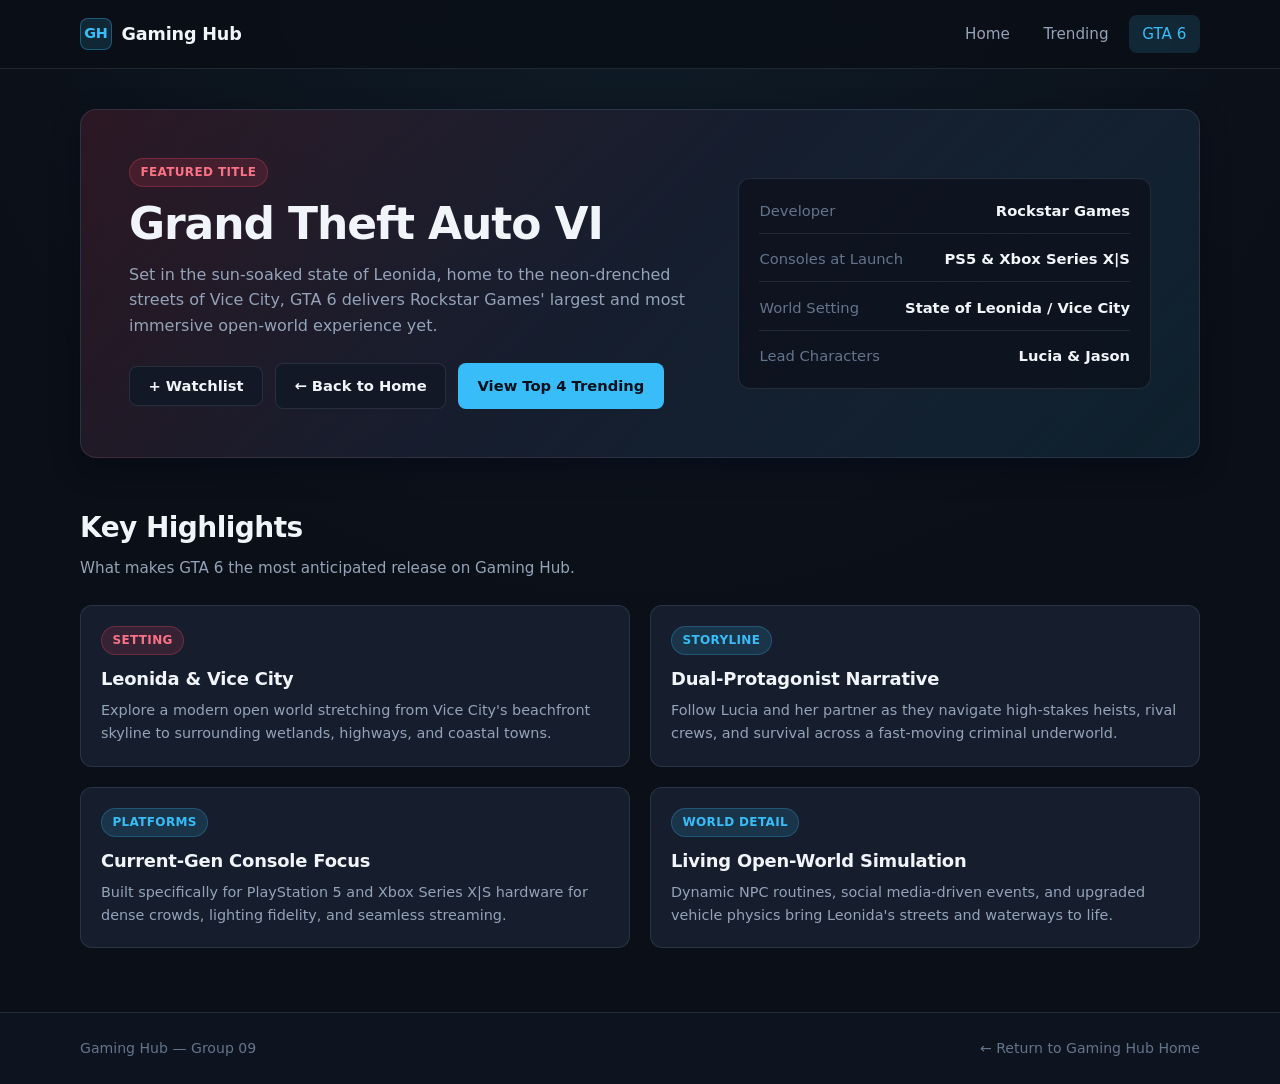
==== gta6.html @ ab3f3292 "Add initial Gaming Hub pages and shared theme" ====
<!DOCTYPE html>
<html lang="en">
  <head>
    <meta charset="UTF-8" />
    <meta name="viewport" content="width=device-width, initial-scale=1.0" />
    <title>Gaming Hub — Grand Theft Auto VI</title>
    <link rel="stylesheet" href="style.css" />
    <script src="script.js" defer></script>
  </head>
  <body>
    <header class="site-header">
      <div class="container nav-bar">
        <a class="brand" href="index.html">
          <span class="brand-mark" aria-hidden="true">GH</span>
          <span>Gaming Hub</span>
        </a>
        <nav aria-label="Main navigation">
          <ul class="nav-links">
            <li><a href="index.html">Home</a></li>
            <li><a href="trending.html">Trending</a></li>
            <li><a href="gta6.html" aria-current="page">GTA 6</a></li>
          </ul>
        </nav>
      </div>
    </header>

    <main class="container">
      <!-- GTA 6 Hero Overview -->
      <section class="spotlight" aria-labelledby="gta6-title">
        <div class="spotlight-grid">
          <div>
            <span class="badge badge-gta">Featured Title</span>
            <h1 id="gta6-title">Grand Theft Auto VI</h1>
            <p>
              Set in the sun-soaked state of Leonida, home to the neon-drenched
              streets of Vice City, GTA 6 delivers Rockstar Games' largest and
              most immersive open-world experience yet.
            </p>
            <div class="actions-row">
              <button
                class="btn btn-secondary btn-watchlist"
                type="button"
                data-watchlist-id="gta-6"
                aria-pressed="false"
              >
                + Watchlist
              </button>
              <a class="btn btn-secondary" href="index.html">&larr; Back to Home</a>
              <a class="btn btn-primary" href="trending.html">View Top 4 Trending</a>
            </div>
          </div>

          <aside class="meta-panel" aria-label="Release and Platform Details">
            <div class="meta-row">
              <span class="meta-label">Developer</span>
              <span class="meta-value">Rockstar Games</span>
            </div>
            <div class="meta-row">
              <span class="meta-label">Consoles at Launch</span>
              <span class="meta-value">PS5 &amp; Xbox Series X|S</span>
            </div>
            <div class="meta-row">
              <span class="meta-label">World Setting</span>
              <span class="meta-value">State of Leonida / Vice City</span>
            </div>
            <div class="meta-row">
              <span class="meta-label">Lead Characters</span>
              <span class="meta-value">Lucia &amp; Jason</span>
            </div>
          </aside>
        </div>
      </section>

      <!-- Key Highlights -->
      <section class="section" aria-labelledby="highlights-heading">
        <div class="section-header">
          <div>
            <h2 class="section-title" id="highlights-heading">Key Highlights</h2>
            <p class="section-subtitle">
              What makes GTA 6 the most anticipated release on Gaming Hub.
            </p>
          </div>
        </div>

        <div class="card-grid-2">
          <article class="card">
            <div>
              <span class="badge badge-gta">Setting</span>
              <h3 class="card-title">Leonida &amp; Vice City</h3>
              <p class="card-desc">
                Explore a modern open world stretching from Vice City's beachfront
                skyline to surrounding wetlands, highways, and coastal towns.
              </p>
            </div>
          </article>

          <article class="card">
            <div>
              <span class="badge">Storyline</span>
              <h3 class="card-title">Dual-Protagonist Narrative</h3>
              <p class="card-desc">
                Follow Lucia and her partner as they navigate high-stakes heists,
                rival crews, and survival across a fast-moving criminal underworld.
              </p>
            </div>
          </article>

          <article class="card">
            <div>
              <span class="badge">Platforms</span>
              <h3 class="card-title">Current-Gen Console Focus</h3>
              <p class="card-desc">
                Built specifically for PlayStation 5 and Xbox Series X|S hardware
                for dense crowds, lighting fidelity, and seamless streaming.
              </p>
            </div>
          </article>

          <article class="card">
            <div>
              <span class="badge">World Detail</span>
              <h3 class="card-title">Living Open-World Simulation</h3>
              <p class="card-desc">
                Dynamic NPC routines, social media-driven events, and upgraded
                vehicle physics bring Leonida's streets and waterways to life.
              </p>
            </div>
          </article>
        </div>
      </section>
    </main>

    <footer class="site-footer">
      <div class="container footer-inner">
        <span>Gaming Hub &mdash; Group 09</span>
        <a href="index.html">&larr; Return to Gaming Hub Home</a>
      </div>
    </footer>
  </body>
</html>
---- style.css ----
/* ==========================================================================
   Gaming Hub - Shared Dark Theme Stylesheet
   Clean, modular CSS variables and components for group members to extend.
   ========================================================================== */

:root {
  /* Color Palette */
  --bg-page: #0b0f17;
  --bg-surface: #121826;
  --bg-card: #161e2e;
  --bg-card-hover: #1b2538;

  --text-primary: #f1f5f9;
  --text-secondary: #94a3b8;
  --text-muted: #64748b;

  --accent: #38bdf8;
  --accent-hover: #7dd3fc;
  --accent-soft: rgba(56, 189, 248, 0.14);
  --accent-gta: #f43f5e;
  --accent-gta-soft: rgba(244, 63, 94, 0.14);
  --success: #34d399;
  --success-soft: rgba(52, 211, 153, 0.14);

  --border-subtle: rgba(148, 163, 184, 0.16);
  --border-strong: rgba(148, 163, 184, 0.3);

  /* Layout & Radius */
  --container-max: 1120px;
  --radius-sm: 8px;
  --radius-md: 12px;
  --radius-lg: 16px;
  --shadow-card: 0 10px 28px rgba(2, 6, 23, 0.45);
}

/* Base Reset */
*,
*::before,
*::after {
  box-sizing: border-box;
}

html {
  color-scheme: dark;
  scroll-behavior: smooth;
}

body {
  margin: 0;
  min-height: 100vh;
  display: flex;
  flex-direction: column;
  background-color: var(--bg-page);
  background-image: radial-gradient(
    circle at 50% -10%,
    rgba(56, 189, 248, 0.08),
    transparent 55%
  );
  color: var(--text-primary);
  font-family: system-ui, -apple-system, BlinkMacSystemFont, "Segoe UI", Roboto,
    sans-serif;
  line-height: 1.6;
}

img {
  max-width: 100%;
  display: block;
}

a {
  color: inherit;
  text-decoration: none;
}

:focus-visible {
  outline: 2px solid var(--accent);
  outline-offset: 3px;
}

/* Layout Containers */
.container {
  width: min(100% - 2rem, var(--container-max));
  margin-inline: auto;
}

main {
  flex: 1;
  padding-block: 2.5rem 4rem;
}

.section {
  margin-top: 3rem;
}

.section-header {
  display: flex;
  flex-wrap: wrap;
  align-items: flex-end;
  justify-content: space-between;
  gap: 1rem;
  margin-bottom: 1.5rem;
}

.section-title {
  margin: 0;
  font-size: clamp(1.35rem, 2.2vw, 1.75rem);
  font-weight: 700;
  letter-spacing: -0.02em;
}

.section-subtitle {
  margin: 0.35rem 0 0;
  color: var(--text-secondary);
  font-size: 0.95rem;
}

/* Header & Navigation */
.site-header {
  position: sticky;
  top: 0;
  z-index: 20;
  background: rgba(11, 15, 23, 0.88);
  backdrop-filter: blur(10px);
  border-bottom: 1px solid var(--border-subtle);
}

.nav-bar {
  display: flex;
  align-items: center;
  justify-content: space-between;
  gap: 1.25rem;
  min-height: 4.25rem;
}

.brand {
  display: inline-flex;
  align-items: center;
  gap: 0.6rem;
  font-weight: 700;
  font-size: 1.1rem;
  letter-spacing: -0.01em;
}

.brand-mark {
  display: grid;
  place-items: center;
  width: 2rem;
  height: 2rem;
  border-radius: var(--radius-sm);
  background: var(--accent-soft);
  border: 1px solid rgba(56, 189, 248, 0.35);
  color: var(--accent);
  font-size: 0.9rem;
  font-weight: 800;
}

.nav-links {
  display: flex;
  align-items: center;
  gap: 0.4rem;
  list-style: none;
  margin: 0;
  padding: 0;
}

.nav-links a {
  display: inline-block;
  padding: 0.45rem 0.85rem;
  border-radius: var(--radius-sm);
  color: var(--text-secondary);
  font-size: 0.95rem;
  font-weight: 500;
  transition: color 0.18s ease, background-color 0.18s ease;
}

.nav-links a:hover {
  color: var(--text-primary);
  background-color: rgba(148, 163, 184, 0.08);
}

.nav-links a[aria-current="page"] {
  color: var(--accent);
  background-color: var(--accent-soft);
}

/* Badges & Tags */
.badge {
  display: inline-flex;
  align-items: center;
  gap: 0.35rem;
  padding: 0.25rem 0.65rem;
  border-radius: 999px;
  font-size: 0.75rem;
  font-weight: 600;
  letter-spacing: 0.03em;
  text-transform: uppercase;
  background: var(--accent-soft);
  color: var(--accent);
  border: 1px solid rgba(56, 189, 248, 0.25);
}

.badge-gta {
  background: var(--accent-gta-soft);
  color: #fb7185;
  border-color: rgba(244, 63, 94, 0.3);
}

.badge-rank {
  background: rgba(148, 163, 184, 0.12);
  color: var(--text-primary);
  border-color: var(--border-subtle);
}

/* Buttons */
.btn {
  display: inline-flex;
  align-items: center;
  justify-content: center;
  gap: 0.5rem;
  padding: 0.65rem 1.15rem;
  border-radius: var(--radius-sm);
  border: 1px solid transparent;
  font-family: inherit;
  font-size: 0.92rem;
  font-weight: 600;
  cursor: pointer;
  transition: background-color 0.18s ease, border-color 0.18s ease,
    transform 0.15s ease, color 0.18s ease;
}

.btn:active {
  transform: translateY(1px);
}

.btn-primary {
  background-color: var(--accent);
  color: #08101c;
}

.btn-primary:hover {
  background-color: var(--accent-hover);
}

.btn-gta {
  background-color: var(--accent-gta);
  color: #fff;
}

.btn-gta:hover {
  background-color: #fb7185;
}

.btn-secondary {
  background-color: var(--bg-surface);
  color: var(--text-primary);
  border-color: var(--border-subtle);
}

.btn-secondary:hover {
  background-color: var(--bg-card-hover);
  border-color: var(--border-strong);
}

.btn-watchlist[aria-pressed="true"] {
  background-color: var(--success-soft);
  color: var(--success);
  border-color: rgba(52, 211, 153, 0.35);
}

/* Spotlight / Hero Card */
.spotlight {
  position: relative;
  overflow: hidden;
  padding: clamp(1.75rem, 4vw, 3rem);
  border-radius: var(--radius-lg);
  background: linear-gradient(
    135deg,
    rgba(244, 63, 94, 0.14) 0%,
    var(--bg-card) 48%,
    rgba(56, 189, 248, 0.1) 100%
  );
  border: 1px solid var(--border-subtle);
  box-shadow: var(--shadow-card);
}

.spotlight-grid {
  display: grid;
  grid-template-columns: 1.4fr 1fr;
  gap: 2rem;
  align-items: center;
}

.spotlight h1 {
  margin: 0.75rem 0 0.75rem;
  font-size: clamp(1.9rem, 3.6vw, 2.75rem);
  line-height: 1.15;
  letter-spacing: -0.025em;
}

.spotlight p {
  margin: 0 0 1.5rem;
  color: var(--text-secondary);
  max-width: 58ch;
}

.actions-row {
  display: flex;
  flex-wrap: wrap;
  gap: 0.75rem;
  align-items: center;
}

/* Info Box inside Spotlight / Detail Pages */
.meta-panel {
  display: grid;
  gap: 0.85rem;
  padding: 1.25rem;
  border-radius: var(--radius-md);
  background: rgba(11, 15, 23, 0.65);
  border: 1px solid var(--border-subtle);
}

.meta-row {
  display: flex;
  justify-content: space-between;
  gap: 1rem;
  padding-bottom: 0.65rem;
  border-bottom: 1px solid var(--border-subtle);
  font-size: 0.92rem;
}

.meta-row:last-child {
  padding-bottom: 0;
  border-bottom: none;
}

.meta-label {
  color: var(--text-muted);
}

.meta-value {
  font-weight: 600;
  text-align: right;
}

/* Card Grids */
.card-grid {
  display: grid;
  grid-template-columns: repeat(4, minmax(0, 1fr));
  gap: 1.25rem;
}

.card-grid-2 {
  display: grid;
  grid-template-columns: repeat(2, minmax(0, 1fr));
  gap: 1.25rem;
}

.card {
  display: flex;
  flex-direction: column;
  justify-content: space-between;
  gap: 1rem;
  padding: 1.25rem;
  border-radius: var(--radius-md);
  background-color: var(--bg-card);
  border: 1px solid var(--border-subtle);
  transition: transform 0.18s ease, border-color 0.18s ease,
    background-color 0.18s ease;
}

.card:hover {
  transform: translateY(-2px);
  background-color: var(--bg-card-hover);
  border-color: var(--border-strong);
}

.card-top {
  display: flex;
  align-items: center;
  justify-content: space-between;
  gap: 0.5rem;
}

.card-title {
  margin: 0.65rem 0 0.35rem;
  font-size: 1.12rem;
  font-weight: 700;
  letter-spacing: -0.01em;
}

.card-desc {
  margin: 0;
  color: var(--text-secondary);
  font-size: 0.9rem;
}

/* Stats List inside Cards */
.stat-list {
  display: grid;
  gap: 0.5rem;
  margin: 0;
  padding: 0.85rem 0 0;
  border-top: 1px solid var(--border-subtle);
  font-size: 0.86rem;
}

.stat-item {
  display: flex;
  justify-content: space-between;
  gap: 0.75rem;
}

.stat-item dt {
  color: var(--text-muted);
}

.stat-item dd {
  margin: 0;
  font-weight: 600;
  color: var(--text-primary);
  text-align: right;
}

/* Filter Toolbar (Trending Page) */
.toolbar {
  display: flex;
  flex-wrap: wrap;
  align-items: center;
  justify-content: space-between;
  gap: 1rem;
  padding: 1rem 1.25rem;
  margin-bottom: 1.5rem;
  border-radius: var(--radius-md);
  background-color: var(--bg-surface);
  border: 1px solid var(--border-subtle);
}

.filter-group {
  display: flex;
  flex-wrap: wrap;
  gap: 0.5rem;
}

.filter-btn {
  padding: 0.45rem 0.85rem;
  border-radius: 999px;
  border: 1px solid var(--border-subtle);
  background: transparent;
  color: var(--text-secondary);
  font-family: inherit;
  font-size: 0.85rem;
  font-weight: 600;
  cursor: pointer;
  transition: all 0.16s ease;
}

.filter-btn:hover {
  color: var(--text-primary);
  border-color: var(--border-strong);
}

.filter-btn[aria-pressed="true"] {
  background-color: var(--accent-soft);
  color: var(--accent);
  border-color: rgba(56, 189, 248, 0.35);
}

.watchlist-counter {
  font-size: 0.9rem;
  color: var(--text-secondary);
}

.watchlist-counter strong {
  color: var(--success);
}

.is-hidden {
  display: none !important;
}

/* Footer */
.site-footer {
  border-top: 1px solid var(--border-subtle);
  background-color: rgba(18, 24, 38, 0.6);
  padding-block: 1.5rem;
  color: var(--text-muted);
  font-size: 0.88rem;
}

.footer-inner {
  display: flex;
  flex-wrap: wrap;
  align-items: center;
  justify-content: space-between;
  gap: 0.75rem;
}

/* Responsive Breakpoints */
@media (max-width: 980px) {
  .card-grid {
    grid-template-columns: repeat(2, minmax(0, 1fr));
  }

  .spotlight-grid {
    grid-template-columns: 1fr;
  }
}

@media (max-width: 640px) {
  .card-grid,
  .card-grid-2 {
    grid-template-columns: 1fr;
  }

  .nav-bar {
    flex-wrap: wrap;
    padding-block: 0.75rem;
  }
}
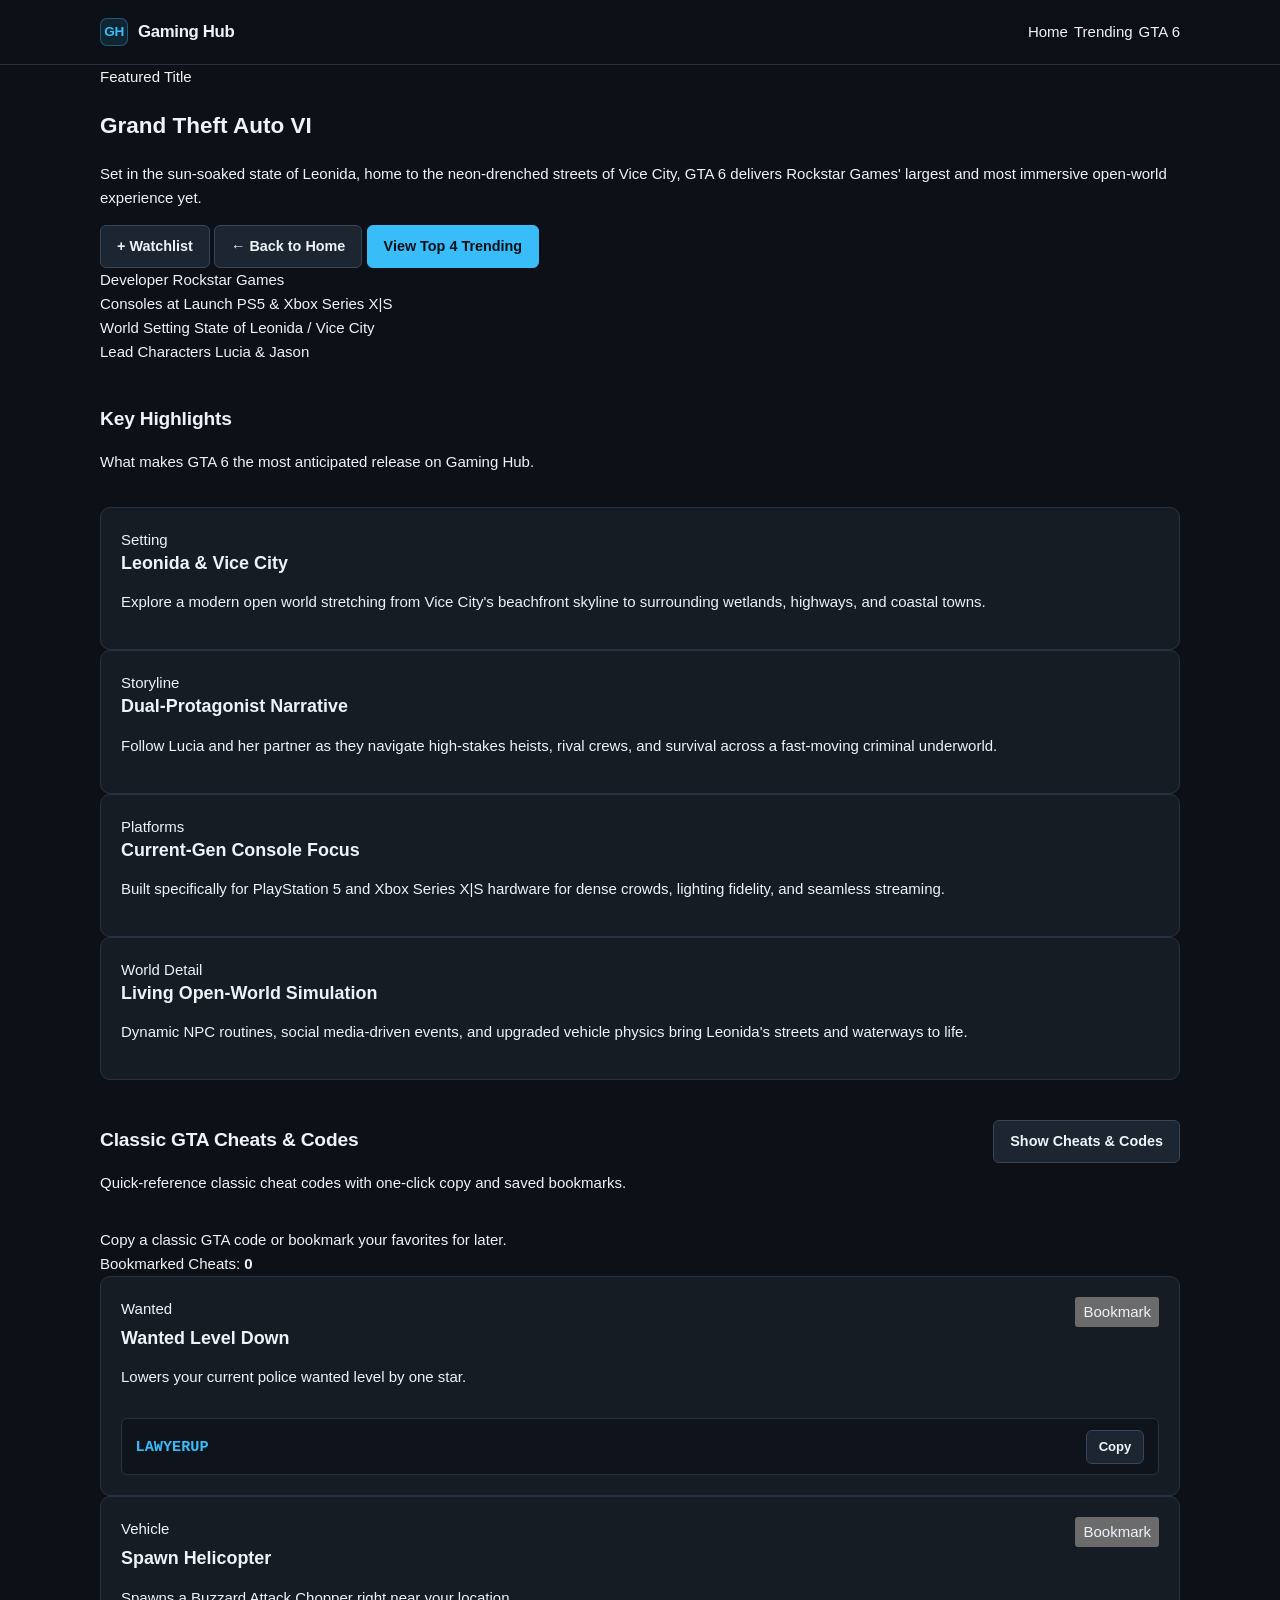
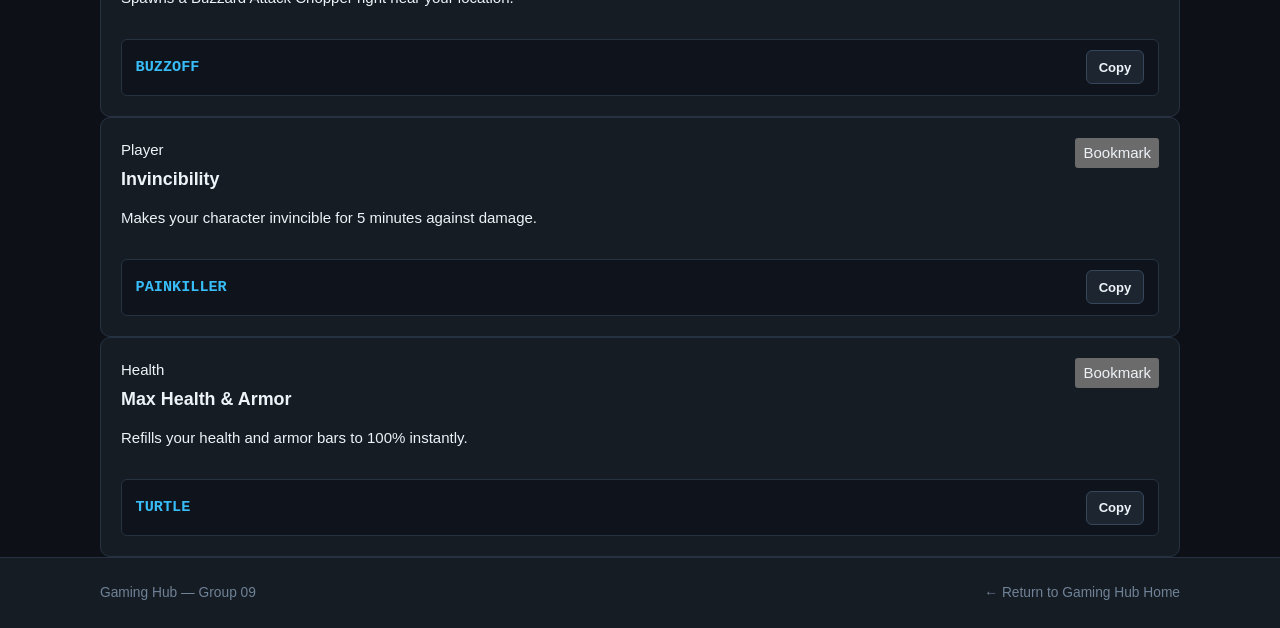
==== commit f10fa240: "Add interactive GTA 6 cheats toggle and bookmark persistence" ====
--- a/gta6.html
+++ b/gta6.html
@@ -128,6 +128,220 @@
           </article>
         </div>
       </section>
+
+      <!-- Classic GTA Cheats & Codes -->
+      <section class="section" aria-labelledby="cheats-heading">
+        <div class="section-header">
+          <div>
+            <h2 class="section-title" id="cheats-heading">Classic GTA Cheats &amp; Codes</h2>
+            <p class="section-subtitle">
+              Quick-reference classic cheat codes with one-click copy and saved bookmarks.
+            </p>
+          </div>
+          <button
+            id="toggle-cheats-btn"
+            class="btn btn-gta"
+            type="button"
+            aria-expanded="false"
+            aria-controls="cheats-panel"
+          >
+            Show Cheats &amp; Codes
+          </button>
+        </div>
+
+        <div id="cheats-panel" class="is-hidden">
+          <div class="toolbar" role="region" aria-label="Cheat bookmarks summary">
+            <span class="card-desc">
+              Copy a classic GTA code or bookmark your favorites for later.
+            </span>
+            <div class="watchlist-counter">
+              Bookmarked Cheats: <strong id="cheats-bookmark-count">0</strong>
+            </div>
+          </div>
+
+          <div class="card-grid-2">
+            <article class="card">
+              <div>
+                <div class="card-top">
+                  <span class="badge badge-gta">Wanted</span>
+                  <button
+                    class="filter-btn"
+                    type="button"
+                    data-cheat-bookmark="wanted-level-down"
+                    aria-pressed="false"
+                  >
+                    Bookmark
+                  </button>
+                </div>
+                <h3 class="card-title">Wanted Level Down</h3>
+                <p class="card-desc">
+                  Lowers your current police wanted level by one star.
+                </p>
+              </div>
+              <div
+                style="
+                  display: flex;
+                  align-items: center;
+                  justify-content: space-between;
+                  gap: 0.75rem;
+                  padding: 0.65rem 0.85rem;
+                  border-radius: var(--radius-sm);
+                  background: rgba(11, 15, 23, 0.65);
+                  border: 1px solid var(--border-subtle);
+                "
+              >
+                <code style="font-size: 0.95rem; font-weight: 700; color: var(--accent);">
+                  LAWYERUP
+                </code>
+                <button
+                  class="btn btn-secondary"
+                  type="button"
+                  data-copy-code="LAWYERUP"
+                  aria-label="Copy Wanted Level Down code"
+                  style="padding: 0.35rem 0.75rem; font-size: 0.82rem;"
+                >
+                  Copy
+                </button>
+              </div>
+            </article>
+
+            <article class="card">
+              <div>
+                <div class="card-top">
+                  <span class="badge badge-gta">Vehicle</span>
+                  <button
+                    class="filter-btn"
+                    type="button"
+                    data-cheat-bookmark="spawn-helicopter"
+                    aria-pressed="false"
+                  >
+                    Bookmark
+                  </button>
+                </div>
+                <h3 class="card-title">Spawn Helicopter</h3>
+                <p class="card-desc">
+                  Spawns a Buzzard Attack Chopper right near your location.
+                </p>
+              </div>
+              <div
+                style="
+                  display: flex;
+                  align-items: center;
+                  justify-content: space-between;
+                  gap: 0.75rem;
+                  padding: 0.65rem 0.85rem;
+                  border-radius: var(--radius-sm);
+                  background: rgba(11, 15, 23, 0.65);
+                  border: 1px solid var(--border-subtle);
+                "
+              >
+                <code style="font-size: 0.95rem; font-weight: 700; color: var(--accent);">
+                  BUZZOFF
+                </code>
+                <button
+                  class="btn btn-secondary"
+                  type="button"
+                  data-copy-code="BUZZOFF"
+                  aria-label="Copy Spawn Helicopter code"
+                  style="padding: 0.35rem 0.75rem; font-size: 0.82rem;"
+                >
+                  Copy
+                </button>
+              </div>
+            </article>
+
+            <article class="card">
+              <div>
+                <div class="card-top">
+                  <span class="badge badge-gta">Player</span>
+                  <button
+                    class="filter-btn"
+                    type="button"
+                    data-cheat-bookmark="invincibility"
+                    aria-pressed="false"
+                  >
+                    Bookmark
+                  </button>
+                </div>
+                <h3 class="card-title">Invincibility</h3>
+                <p class="card-desc">
+                  Makes your character invincible for 5 minutes against damage.
+                </p>
+              </div>
+              <div
+                style="
+                  display: flex;
+                  align-items: center;
+                  justify-content: space-between;
+                  gap: 0.75rem;
+                  padding: 0.65rem 0.85rem;
+                  border-radius: var(--radius-sm);
+                  background: rgba(11, 15, 23, 0.65);
+                  border: 1px solid var(--border-subtle);
+                "
+              >
+                <code style="font-size: 0.95rem; font-weight: 700; color: var(--accent);">
+                  PAINKILLER
+                </code>
+                <button
+                  class="btn btn-secondary"
+                  type="button"
+                  data-copy-code="PAINKILLER"
+                  aria-label="Copy Invincibility code"
+                  style="padding: 0.35rem 0.75rem; font-size: 0.82rem;"
+                >
+                  Copy
+                </button>
+              </div>
+            </article>
+
+            <article class="card">
+              <div>
+                <div class="card-top">
+                  <span class="badge badge-gta">Health</span>
+                  <button
+                    class="filter-btn"
+                    type="button"
+                    data-cheat-bookmark="max-health-armor"
+                    aria-pressed="false"
+                  >
+                    Bookmark
+                  </button>
+                </div>
+                <h3 class="card-title">Max Health &amp; Armor</h3>
+                <p class="card-desc">
+                  Refills your health and armor bars to 100% instantly.
+                </p>
+              </div>
+              <div
+                style="
+                  display: flex;
+                  align-items: center;
+                  justify-content: space-between;
+                  gap: 0.75rem;
+                  padding: 0.65rem 0.85rem;
+                  border-radius: var(--radius-sm);
+                  background: rgba(11, 15, 23, 0.65);
+                  border: 1px solid var(--border-subtle);
+                "
+              >
+                <code style="font-size: 0.95rem; font-weight: 700; color: var(--accent);">
+                  TURTLE
+                </code>
+                <button
+                  class="btn btn-secondary"
+                  type="button"
+                  data-copy-code="TURTLE"
+                  aria-label="Copy Max Health and Armor code"
+                  style="padding: 0.35rem 0.75rem; font-size: 0.82rem;"
+                >
+                  Copy
+                </button>
+              </div>
+            </article>
+          </div>
+        </div>
+      </section>
     </main>
 
     <footer class="site-footer">
--- a/style.css
+++ b/style.css
@@ -1,39 +1,39 @@
 /* ==========================================================================
-   Gaming Hub - Shared Dark Theme Stylesheet
-   Clean, modular CSS variables and components for group members to extend.
+   Gaming Hub — Shared Dark Theme Stylesheet
+   Clean, minimal dark slate/charcoal palette with crisp card borders.
    ========================================================================== */
 
 :root {
-  /* Color Palette */
-  --bg-page: #0b0f17;
-  --bg-surface: #121826;
-  --bg-card: #161e2e;
-  --bg-card-hover: #1b2538;
-
-  --text-primary: #f1f5f9;
-  --text-secondary: #94a3b8;
-  --text-muted: #64748b;
+  --bg-base: #0d1117;
+  --bg-surface: #151c24;
+  --bg-elevated: #1c2530;
+  --bg-hover: #232e3c;
+
+  --border-subtle: #263242;
+  --border-strong: #36475c;
+
+  --text-primary: #eef3f8;
+  --text-secondary: #9eb0c4;
+  --text-muted: #708297;
 
   --accent: #38bdf8;
   --accent-hover: #7dd3fc;
-  --accent-soft: rgba(56, 189, 248, 0.14);
-  --accent-gta: #f43f5e;
-  --accent-gta-soft: rgba(244, 63, 94, 0.14);
-  --success: #34d399;
-  --success-soft: rgba(52, 211, 153, 0.14);
-
-  --border-subtle: rgba(148, 163, 184, 0.16);
-  --border-strong: rgba(148, 163, 184, 0.3);
-
-  /* Layout & Radius */
-  --container-max: 1120px;
-  --radius-sm: 8px;
-  --radius-md: 12px;
-  --radius-lg: 16px;
-  --shadow-card: 0 10px 28px rgba(2, 6, 23, 0.45);
-}
-
-/* Base Reset */
+  --accent-soft: rgba(56, 189, 248, 0.12);
+
+  --positive: #34d399;
+  --positive-soft: rgba(52, 211, 153, 0.12);
+  --negative: #fb7185;
+  --negative-soft: rgba(251, 113, 133, 0.12);
+  --warning: #fbbf24;
+  --warning-soft: rgba(251, 191, 36, 0.12);
+
+  --radius-sm: 6px;
+  --radius-md: 10px;
+  --radius-lg: 14px;
+  --max-width: 1120px;
+  --transition: 160ms ease;
+}
+
 *,
 *::before,
 *::after {
@@ -50,21 +50,18 @@
   min-height: 100vh;
   display: flex;
   flex-direction: column;
-  background-color: var(--bg-page);
-  background-image: radial-gradient(
-    circle at 50% -10%,
-    rgba(56, 189, 248, 0.08),
-    transparent 55%
-  );
+  background-color: var(--bg-base);
   color: var(--text-primary);
-  font-family: system-ui, -apple-system, BlinkMacSystemFont, "Segoe UI", Roboto,
-    sans-serif;
+  font-family: -apple-system, BlinkMacSystemFont, "Segoe UI", Roboto, Inter, Helvetica, Arial, sans-serif;
+  font-size: 15px;
   line-height: 1.6;
-}
-
-img {
+  -webkit-font-smoothing: antialiased;
+}
+
+img,
+svg {
+  display: block;
   max-width: 100%;
-  display: block;
 }
 
 a {
@@ -72,54 +69,87 @@
   text-decoration: none;
 }
 
+button,
+input,
+select,
+textarea {
+  font: inherit;
+  color: inherit;
+}
+
 :focus-visible {
   outline: 2px solid var(--accent);
-  outline-offset: 3px;
-}
-
-/* Layout Containers */
+  outline-offset: 2px;
+}
+
+.sr-only {
+  position: absolute;
+  width: 1px;
+  height: 1px;
+  padding: 0;
+  margin: -1px;
+  overflow: hidden;
+  clip: rect(0, 0, 0, 0);
+  white-space: nowrap;
+  border: 0;
+}
+
+.tabular {
+  font-variant-numeric: tabular-nums;
+}
+
+/* Layout Containers
+   ========================================================================== */
+
 .container {
-  width: min(100% - 2rem, var(--container-max));
-  margin-inline: auto;
+  width: 100%;
+  max-width: var(--max-width);
+  margin: 0 auto;
+  padding: 0 20px;
 }
 
 main {
   flex: 1;
-  padding-block: 2.5rem 4rem;
+  padding: 36px 0 64px;
 }
 
 .section {
-  margin-top: 3rem;
+  margin-top: 40px;
 }
 
 .section-header {
   display: flex;
-  flex-wrap: wrap;
-  align-items: flex-end;
+  align-items: baseline;
   justify-content: space-between;
-  gap: 1rem;
-  margin-bottom: 1.5rem;
+  gap: 16px;
+  margin-bottom: 18px;
 }
 
 .section-title {
   margin: 0;
-  font-size: clamp(1.35rem, 2.2vw, 1.75rem);
-  font-weight: 700;
-  letter-spacing: -0.02em;
-}
-
-.section-subtitle {
-  margin: 0.35rem 0 0;
-  color: var(--text-secondary);
-  font-size: 0.95rem;
-}
-
-/* Header & Navigation */
+  font-size: 1.2rem;
+  font-weight: 600;
+  letter-spacing: -0.01em;
+}
+
+.section-link {
+  font-size: 0.9rem;
+  color: var(--accent);
+  transition: color var(--transition);
+}
+
+.section-link:hover {
+  color: var(--accent-hover);
+}
+
+/* Header & Navigation
+   ========================================================================== */
+
 .site-header {
   position: sticky;
   top: 0;
   z-index: 20;
-  background: rgba(11, 15, 23, 0.88);
+  background-color: rgba(13, 17, 23, 0.92);
   backdrop-filter: blur(10px);
   border-bottom: 1px solid var(--border-subtle);
 }
@@ -128,393 +158,784 @@
   display: flex;
   align-items: center;
   justify-content: space-between;
-  gap: 1.25rem;
-  min-height: 4.25rem;
+  gap: 20px;
+  min-height: 64px;
 }
 
 .brand {
   display: inline-flex;
   align-items: center;
-  gap: 0.6rem;
+  gap: 10px;
   font-weight: 700;
-  font-size: 1.1rem;
-  letter-spacing: -0.01em;
+  font-size: 1.05rem;
+  letter-spacing: -0.02em;
 }
 
 .brand-mark {
+  width: 28px;
+  height: 28px;
+  border-radius: 7px;
   display: grid;
   place-items: center;
-  width: 2rem;
-  height: 2rem;
-  border-radius: var(--radius-sm);
-  background: var(--accent-soft);
+  background-color: var(--accent-soft);
   border: 1px solid rgba(56, 189, 248, 0.35);
   color: var(--accent);
-  font-size: 0.9rem;
+  font-size: 0.85rem;
   font-weight: 800;
 }
 
+.nav-toggle {
+  display: none;
+  background: var(--bg-surface);
+  border: 1px solid var(--border-subtle);
+  border-radius: var(--radius-sm);
+  padding: 6px 10px;
+  cursor: pointer;
+  color: var(--text-secondary);
+}
+
 .nav-links {
   display: flex;
   align-items: center;
-  gap: 0.4rem;
+  gap: 6px;
   list-style: none;
   margin: 0;
   padding: 0;
 }
 
-.nav-links a {
+.nav-link {
   display: inline-block;
-  padding: 0.45rem 0.85rem;
+  padding: 7px 13px;
   border-radius: var(--radius-sm);
-  color: var(--text-secondary);
-  font-size: 0.95rem;
+  font-size: 0.92rem;
   font-weight: 500;
-  transition: color 0.18s ease, background-color 0.18s ease;
-}
-
-.nav-links a:hover {
+  color: var(--text-secondary);
+  transition: background-color var(--transition), color var(--transition);
+}
+
+.nav-link:hover {
   color: var(--text-primary);
-  background-color: rgba(148, 163, 184, 0.08);
-}
-
-.nav-links a[aria-current="page"] {
+  background-color: var(--bg-surface);
+}
+
+.nav-link[aria-current="page"] {
   color: var(--accent);
   background-color: var(--accent-soft);
 }
 
-/* Badges & Tags */
-.badge {
-  display: inline-flex;
-  align-items: center;
-  gap: 0.35rem;
-  padding: 0.25rem 0.65rem;
-  border-radius: 999px;
-  font-size: 0.75rem;
+/* Page Header / Hero
+   ========================================================================== */
+
+.page-header {
+  padding-bottom: 24px;
+  border-bottom: 1px solid var(--border-subtle);
+  margin-bottom: 28px;
+}
+
+.eyebrow {
+  display: inline-block;
+  margin-bottom: 8px;
+  font-size: 0.78rem;
   font-weight: 600;
-  letter-spacing: 0.03em;
+  letter-spacing: 0.08em;
   text-transform: uppercase;
-  background: var(--accent-soft);
   color: var(--accent);
-  border: 1px solid rgba(56, 189, 248, 0.25);
-}
-
-.badge-gta {
-  background: var(--accent-gta-soft);
-  color: #fb7185;
-  border-color: rgba(244, 63, 94, 0.3);
-}
-
-.badge-rank {
-  background: rgba(148, 163, 184, 0.12);
+}
+
+.page-title {
+  margin: 0 0 8px;
+  font-size: clamp(1.6rem, 3vw, 2.15rem);
+  font-weight: 700;
+  line-height: 1.2;
+  letter-spacing: -0.025em;
+}
+
+.page-subtitle {
+  margin: 0;
+  max-width: 660px;
+  color: var(--text-secondary);
+  font-size: 0.98rem;
+}
+
+.hero-card {
+  background-color: var(--bg-surface);
+  border: 1px solid var(--border-subtle);
+  border-radius: var(--radius-lg);
+  padding: 32px;
+  display: grid;
+  grid-template-columns: 1.4fr 1fr;
+  gap: 28px;
+  align-items: center;
+}
+
+.hero-actions {
+  display: flex;
+  flex-wrap: wrap;
+  gap: 10px;
+  margin-top: 20px;
+}
+
+.hero-stats {
+  display: grid;
+  grid-template-columns: repeat(2, 1fr);
+  gap: 12px;
+}
+
+.stat-tile {
+  background-color: var(--bg-elevated);
+  border: 1px solid var(--border-subtle);
+  border-radius: var(--radius-md);
+  padding: 14px 16px;
+}
+
+.stat-value {
+  display: block;
+  font-size: 1.4rem;
+  font-weight: 700;
   color: var(--text-primary);
-  border-color: var(--border-subtle);
-}
-
-/* Buttons */
+}
+
+.stat-label {
+  display: block;
+  font-size: 0.8rem;
+  color: var(--text-muted);
+}
+
+/* Buttons & Controls
+   ========================================================================== */
+
 .btn {
   display: inline-flex;
   align-items: center;
   justify-content: center;
-  gap: 0.5rem;
-  padding: 0.65rem 1.15rem;
+  gap: 8px;
+  padding: 9px 16px;
   border-radius: var(--radius-sm);
-  border: 1px solid transparent;
-  font-family: inherit;
-  font-size: 0.92rem;
+  font-size: 0.9rem;
   font-weight: 600;
+  border: 1px solid var(--border-strong);
+  background-color: var(--bg-elevated);
+  color: var(--text-primary);
   cursor: pointer;
-  transition: background-color 0.18s ease, border-color 0.18s ease,
-    transform 0.15s ease, color 0.18s ease;
-}
-
-.btn:active {
-  transform: translateY(1px);
+  transition: background-color var(--transition), border-color var(--transition);
+}
+
+.btn:hover {
+  background-color: var(--bg-hover);
+  border-color: var(--text-muted);
 }
 
 .btn-primary {
   background-color: var(--accent);
-  color: #08101c;
+  border-color: var(--accent);
+  color: #081018;
 }
 
 .btn-primary:hover {
   background-color: var(--accent-hover);
-}
-
-.btn-gta {
-  background-color: var(--accent-gta);
-  color: #fff;
-}
-
-.btn-gta:hover {
-  background-color: #fb7185;
-}
-
-.btn-secondary {
+  border-color: var(--accent-hover);
+}
+
+.controls-bar {
+  display: flex;
+  flex-wrap: wrap;
+  align-items: center;
+  justify-content: space-between;
+  gap: 14px;
+  margin-bottom: 22px;
+  padding: 14px 16px;
   background-color: var(--bg-surface);
+  border: 1px solid var(--border-subtle);
+  border-radius: var(--radius-md);
+}
+
+.filter-pills {
+  display: flex;
+  flex-wrap: wrap;
+  gap: 6px;
+}
+
+.pill-btn {
+  padding: 6px 12px;
+  border-radius: 999px;
+  border: 1px solid var(--border-subtle);
+  background-color: transparent;
+  color: var(--text-secondary);
+  font-size: 0.84rem;
+  font-weight: 500;
+  cursor: pointer;
+  transition: all var(--transition);
+}
+
+.pill-btn:hover {
   color: var(--text-primary);
-  border-color: var(--border-subtle);
-}
-
-.btn-secondary:hover {
-  background-color: var(--bg-card-hover);
   border-color: var(--border-strong);
 }
 
-.btn-watchlist[aria-pressed="true"] {
-  background-color: var(--success-soft);
-  color: var(--success);
+.pill-btn.is-active {
+  background-color: var(--accent-soft);
+  border-color: rgba(56, 189, 248, 0.45);
+  color: var(--accent);
+}
+
+.control-inputs {
+  display: flex;
+  flex-wrap: wrap;
+  align-items: center;
+  gap: 10px;
+}
+
+.control-field {
+  display: flex;
+  align-items: center;
+  gap: 8px;
+}
+
+.control-label {
+  font-size: 0.82rem;
+  color: var(--text-muted);
+  white-space: nowrap;
+}
+
+.input,
+.select {
+  background-color: var(--bg-base);
+  border: 1px solid var(--border-subtle);
+  border-radius: var(--radius-sm);
+  padding: 7px 11px;
+  font-size: 0.88rem;
+  color: var(--text-primary);
+  transition: border-color var(--transition);
+}
+
+.input:hover,
+.select:hover {
+  border-color: var(--border-strong);
+}
+
+.results-meta {
+  display: flex;
+  align-items: center;
+  justify-content: space-between;
+  margin-bottom: 16px;
+  font-size: 0.86rem;
+  color: var(--text-muted);
+}
+
+/* Grids & Cards
+   ========================================================================== */
+
+.grid {
+  display: grid;
+  gap: 18px;
+}
+
+.grid-2 {
+  grid-template-columns: repeat(2, minmax(0, 1fr));
+}
+
+.grid-3 {
+  grid-template-columns: repeat(3, minmax(0, 1fr));
+}
+
+.card {
+  background-color: var(--bg-surface);
+  border: 1px solid var(--border-subtle);
+  border-radius: var(--radius-md);
+  padding: 20px;
+  display: flex;
+  flex-direction: column;
+  gap: 14px;
+  transition: border-color var(--transition), transform var(--transition);
+}
+
+.card:hover {
+  border-color: var(--border-strong);
+}
+
+.card-top {
+  display: flex;
+  align-items: flex-start;
+  justify-content: space-between;
+  gap: 12px;
+}
+
+.card-title {
+  margin: 0;
+  font-size: 1.12rem;
+  font-weight: 650;
+  line-height: 1.3;
+}
+
+.card-meta {
+  margin: 4px 0 0;
+  font-size: 0.83rem;
+  color: var(--text-muted);
+}
+
+.score-badge {
+  flex-shrink: 0;
+  min-width: 48px;
+  padding: 6px 10px;
+  border-radius: var(--radius-sm);
+  text-align: center;
+  font-weight: 700;
+  font-size: 1rem;
+  line-height: 1.1;
+  border: 1px solid var(--border-strong);
+  background-color: var(--bg-elevated);
+}
+
+.score-badge.tier-high {
+  color: var(--positive);
+  background-color: var(--positive-soft);
   border-color: rgba(52, 211, 153, 0.35);
 }
 
-/* Spotlight / Hero Card */
-.spotlight {
+.score-badge.tier-mid {
+  color: var(--accent);
+  background-color: var(--accent-soft);
+  border-color: rgba(56, 189, 248, 0.35);
+}
+
+.score-badge.tier-solid {
+  color: var(--warning);
+  background-color: var(--warning-soft);
+  border-color: rgba(251, 191, 36, 0.35);
+}
+
+.tag-row {
+  display: flex;
+  flex-wrap: wrap;
+  gap: 6px;
+}
+
+.tag {
+  padding: 3px 8px;
+  border-radius: 4px;
+  font-size: 0.76rem;
+  font-weight: 500;
+  color: var(--text-secondary);
+  background-color: var(--bg-elevated);
+  border: 1px solid var(--border-subtle);
+}
+
+/* Reviews Page
+   ========================================================================== */
+
+.review-verdict {
+  margin: 0;
+  color: var(--text-secondary);
+  font-size: 0.94rem;
+}
+
+.pros-cons {
+  display: grid;
+  grid-template-columns: repeat(2, minmax(0, 1fr));
+  gap: 12px;
+  padding-top: 12px;
+  border-top: 1px solid var(--border-subtle);
+  margin-top: auto;
+}
+
+.pros-cons-title {
+  margin: 0 0 6px;
+  font-size: 0.76rem;
+  font-weight: 700;
+  letter-spacing: 0.06em;
+  text-transform: uppercase;
+}
+
+.pros-cons-title.is-pro {
+  color: var(--positive);
+}
+
+.pros-cons-title.is-con {
+  color: var(--negative);
+}
+
+.takeaway-list {
+  margin: 0;
+  padding: 0;
+  list-style: none;
+  display: flex;
+  flex-direction: column;
+  gap: 5px;
+  font-size: 0.85rem;
+  color: var(--text-secondary);
+}
+
+.takeaway-list li {
   position: relative;
-  overflow: hidden;
-  padding: clamp(1.75rem, 4vw, 3rem);
-  border-radius: var(--radius-lg);
-  background: linear-gradient(
-    135deg,
-    rgba(244, 63, 94, 0.14) 0%,
-    var(--bg-card) 48%,
-    rgba(56, 189, 248, 0.1) 100%
-  );
-  border: 1px solid var(--border-subtle);
-  box-shadow: var(--shadow-card);
-}
-
-.spotlight-grid {
-  display: grid;
-  grid-template-columns: 1.4fr 1fr;
-  gap: 2rem;
-  align-items: center;
-}
-
-.spotlight h1 {
-  margin: 0.75rem 0 0.75rem;
-  font-size: clamp(1.9rem, 3.6vw, 2.75rem);
-  line-height: 1.15;
-  letter-spacing: -0.025em;
-}
-
-.spotlight p {
-  margin: 0 0 1.5rem;
-  color: var(--text-secondary);
-  max-width: 58ch;
-}
-
-.actions-row {
-  display: flex;
-  flex-wrap: wrap;
-  gap: 0.75rem;
-  align-items: center;
-}
-
-/* Info Box inside Spotlight / Detail Pages */
-.meta-panel {
-  display: grid;
-  gap: 0.85rem;
-  padding: 1.25rem;
-  border-radius: var(--radius-md);
-  background: rgba(11, 15, 23, 0.65);
-  border: 1px solid var(--border-subtle);
-}
-
-.meta-row {
-  display: flex;
-  justify-content: space-between;
-  gap: 1rem;
-  padding-bottom: 0.65rem;
-  border-bottom: 1px solid var(--border-subtle);
-  font-size: 0.92rem;
-}
-
-.meta-row:last-child {
-  padding-bottom: 0;
-  border-bottom: none;
-}
-
-.meta-label {
+  padding-left: 14px;
+}
+
+.takeaway-list.is-pro li::before {
+  content: "+";
+  position: absolute;
+  left: 0;
+  color: var(--positive);
+  font-weight: 700;
+}
+
+.takeaway-list.is-con li::before {
+  content: "−";
+  position: absolute;
+  left: 0;
+  color: var(--negative);
+  font-weight: 700;
+}
+
+.takeaway-list li.takeaway-empty {
+  padding-left: 0;
   color: var(--text-muted);
 }
 
-.meta-value {
-  font-weight: 600;
-  text-align: right;
-}
-
-/* Card Grids */
-.card-grid {
+.takeaway-list li.takeaway-empty::before {
+  content: none;
+}
+
+.review-form {
+  gap: 16px;
+}
+
+.form-grid {
   display: grid;
   grid-template-columns: repeat(4, minmax(0, 1fr));
-  gap: 1.25rem;
-}
-
-.card-grid-2 {
+  gap: 14px;
+}
+
+.form-grid-2 {
+  grid-template-columns: repeat(2, minmax(0, 1fr));
+}
+
+.form-field {
+  display: flex;
+  flex-direction: column;
+  gap: 6px;
+}
+
+.form-label {
+  font-size: 0.82rem;
+  font-weight: 500;
+  color: var(--text-secondary);
+}
+
+.required-mark {
+  color: var(--negative);
+}
+
+.textarea {
+  width: 100%;
+  resize: vertical;
+  min-height: 96px;
+  background-color: var(--bg-base);
+  border: 1px solid var(--border-subtle);
+  border-radius: var(--radius-sm);
+  padding: 9px 12px;
+  font-size: 0.9rem;
+  line-height: 1.5;
+  color: var(--text-primary);
+  transition: border-color var(--transition);
+}
+
+.textarea:hover {
+  border-color: var(--border-strong);
+}
+
+.input[aria-invalid="true"],
+.textarea[aria-invalid="true"] {
+  border-color: var(--negative);
+}
+
+.form-feedback {
+  padding: 10px 13px;
+  border-radius: var(--radius-sm);
+  font-size: 0.88rem;
+  font-weight: 500;
+  border: 1px solid transparent;
+}
+
+.form-feedback.is-error {
+  color: var(--negative);
+  background-color: var(--negative-soft);
+  border-color: rgba(251, 113, 133, 0.35);
+}
+
+.form-feedback.is-success {
+  color: var(--positive);
+  background-color: var(--positive-soft);
+  border-color: rgba(52, 211, 153, 0.35);
+}
+
+.form-actions {
+  display: flex;
+  align-items: center;
+  justify-content: flex-end;
+  gap: 10px;
+}
+
+/* Ratings Page
+   ========================================================================== */
+
+.summary-strip {
+  display: grid;
+  grid-template-columns: repeat(3, minmax(0, 1fr));
+  gap: 14px;
+  margin-bottom: 22px;
+}
+
+.rating-bars {
+  display: flex;
+  flex-direction: column;
+  gap: 10px;
+}
+
+.rating-row {
+  display: grid;
+  grid-template-columns: 92px 1fr 38px;
+  align-items: center;
+  gap: 10px;
+  font-size: 0.85rem;
+}
+
+.rating-name {
+  color: var(--text-secondary);
+}
+
+.rating-track {
+  height: 7px;
+  border-radius: 999px;
+  background-color: var(--bg-base);
+  border: 1px solid var(--border-subtle);
+  overflow: hidden;
+}
+
+.rating-fill {
+  height: 100%;
+  border-radius: 999px;
+  background-color: var(--accent);
+}
+
+.rating-fill.is-high {
+  background-color: var(--positive);
+}
+
+.rating-num {
+  text-align: right;
+  font-weight: 600;
+  color: var(--text-primary);
+}
+
+.card-footer-note {
+  margin-top: auto;
+  padding-top: 10px;
+  border-top: 1px solid var(--border-subtle);
+  display: flex;
+  align-items: center;
+  justify-content: space-between;
+  font-size: 0.82rem;
+  color: var(--text-muted);
+}
+
+/* Compare Page
+   ========================================================================== */
+
+.compare-toolbar {
+  display: flex;
+  flex-wrap: wrap;
+  align-items: center;
+  justify-content: space-between;
+  gap: 14px;
+  padding: 16px;
+  background-color: var(--bg-surface);
+  border: 1px solid var(--border-subtle);
+  border-radius: var(--radius-md);
+  margin-bottom: 22px;
+}
+
+.compare-selectors {
+  display: flex;
+  flex-wrap: wrap;
+  align-items: center;
+  gap: 10px;
+}
+
+.compare-cards {
   display: grid;
   grid-template-columns: repeat(2, minmax(0, 1fr));
-  gap: 1.25rem;
-}
-
-.card {
-  display: flex;
-  flex-direction: column;
+  align-items: stretch;
+  gap: 20px;
+  margin-bottom: 24px;
+}
+
+.compare-cards .card {
+  padding: 22px;
+  gap: 12px;
+  height: 100%;
+}
+
+.compare-cards .card-top {
+  align-items: center;
+  gap: 16px;
+}
+
+.compare-cards .card-top > div {
+  min-width: 0;
+}
+
+.compare-cards .review-verdict {
+  margin-top: auto;
+  padding-top: 12px;
+  border-top: 1px solid var(--border-subtle);
+}
+
+.compare-slot-label {
+  align-self: flex-start;
+  font-size: 0.74rem;
+  font-weight: 700;
+  letter-spacing: 0.08em;
+  line-height: 1.2;
+  text-transform: uppercase;
+  color: var(--accent);
+}
+
+.compare-table-wrap {
+  background-color: var(--bg-surface);
+  border: 1px solid var(--border-subtle);
+  border-radius: var(--radius-md);
+  overflow-x: auto;
+}
+
+.compare-table {
+  width: 100%;
+  border-collapse: collapse;
+  font-size: 0.92rem;
+}
+
+.compare-table th,
+.compare-table td {
+  padding: 13px 16px;
+  text-align: left;
+  border-bottom: 1px solid var(--border-subtle);
+}
+
+.compare-table thead th {
+  background-color: var(--bg-elevated);
+  font-size: 0.85rem;
+  font-weight: 650;
+  color: var(--text-secondary);
+}
+
+.compare-table tbody tr:last-child th,
+.compare-table tbody tr:last-child td {
+  border-bottom: 0;
+}
+
+.compare-table tbody th {
+  width: 24%;
+  color: var(--text-muted);
+  font-weight: 500;
+}
+
+.metric-winner {
+  color: var(--positive);
+  font-weight: 650;
+}
+
+.empty-state {
+  padding: 36px 20px;
+  text-align: center;
+  background-color: var(--bg-surface);
+  border: 1px dashed var(--border-strong);
+  border-radius: var(--radius-md);
+  color: var(--text-secondary);
+}
+
+/* Footer
+   ========================================================================== */
+
+.site-footer {
+  margin-top: auto;
+  border-top: 1px solid var(--border-subtle);
+  background-color: var(--bg-surface);
+  padding: 24px 0;
+}
+
+.footer-inner {
+  display: flex;
+  flex-wrap: wrap;
+  align-items: center;
   justify-content: space-between;
-  gap: 1rem;
-  padding: 1.25rem;
-  border-radius: var(--radius-md);
-  background-color: var(--bg-card);
-  border: 1px solid var(--border-subtle);
-  transition: transform 0.18s ease, border-color 0.18s ease,
-    background-color 0.18s ease;
-}
-
-.card:hover {
-  transform: translateY(-2px);
-  background-color: var(--bg-card-hover);
-  border-color: var(--border-strong);
-}
-
-.card-top {
-  display: flex;
-  align-items: center;
-  justify-content: space-between;
-  gap: 0.5rem;
-}
-
-.card-title {
-  margin: 0.65rem 0 0.35rem;
-  font-size: 1.12rem;
-  font-weight: 700;
-  letter-spacing: -0.01em;
-}
-
-.card-desc {
+  gap: 16px;
+  font-size: 0.86rem;
+  color: var(--text-muted);
+}
+
+.footer-links {
+  display: flex;
+  flex-wrap: wrap;
+  gap: 18px;
+  list-style: none;
   margin: 0;
-  color: var(--text-secondary);
-  font-size: 0.9rem;
-}
-
-/* Stats List inside Cards */
-.stat-list {
-  display: grid;
-  gap: 0.5rem;
-  margin: 0;
-  padding: 0.85rem 0 0;
-  border-top: 1px solid var(--border-subtle);
-  font-size: 0.86rem;
-}
-
-.stat-item {
-  display: flex;
-  justify-content: space-between;
-  gap: 0.75rem;
-}
-
-.stat-item dt {
-  color: var(--text-muted);
-}
-
-.stat-item dd {
-  margin: 0;
-  font-weight: 600;
-  color: var(--text-primary);
-  text-align: right;
-}
-
-/* Filter Toolbar (Trending Page) */
-.toolbar {
-  display: flex;
-  flex-wrap: wrap;
-  align-items: center;
-  justify-content: space-between;
-  gap: 1rem;
-  padding: 1rem 1.25rem;
-  margin-bottom: 1.5rem;
-  border-radius: var(--radius-md);
-  background-color: var(--bg-surface);
-  border: 1px solid var(--border-subtle);
-}
-
-.filter-group {
-  display: flex;
-  flex-wrap: wrap;
-  gap: 0.5rem;
-}
-
-.filter-btn {
-  padding: 0.45rem 0.85rem;
-  border-radius: 999px;
-  border: 1px solid var(--border-subtle);
-  background: transparent;
-  color: var(--text-secondary);
-  font-family: inherit;
-  font-size: 0.85rem;
-  font-weight: 600;
-  cursor: pointer;
-  transition: all 0.16s ease;
-}
-
-.filter-btn:hover {
-  color: var(--text-primary);
-  border-color: var(--border-strong);
-}
-
-.filter-btn[aria-pressed="true"] {
-  background-color: var(--accent-soft);
+  padding: 0;
+}
+
+.footer-links a {
+  color: var(--text-secondary);
+  transition: color var(--transition);
+}
+
+.footer-links a:hover {
   color: var(--accent);
-  border-color: rgba(56, 189, 248, 0.35);
-}
-
-.watchlist-counter {
-  font-size: 0.9rem;
-  color: var(--text-secondary);
-}
-
-.watchlist-counter strong {
-  color: var(--success);
-}
-
-.is-hidden {
-  display: none !important;
-}
-
-/* Footer */
-.site-footer {
-  border-top: 1px solid var(--border-subtle);
-  background-color: rgba(18, 24, 38, 0.6);
-  padding-block: 1.5rem;
-  color: var(--text-muted);
-  font-size: 0.88rem;
-}
-
-.footer-inner {
-  display: flex;
-  flex-wrap: wrap;
-  align-items: center;
-  justify-content: space-between;
-  gap: 0.75rem;
-}
-
-/* Responsive Breakpoints */
-@media (max-width: 980px) {
-  .card-grid {
+}
+
+/* Responsive Adjustments
+   ========================================================================== */
+
+@media (max-width: 900px) {
+  .grid-3,
+  .form-grid {
     grid-template-columns: repeat(2, minmax(0, 1fr));
   }
 
-  .spotlight-grid {
+  .hero-card {
     grid-template-columns: 1fr;
   }
 }
 
-@media (max-width: 640px) {
-  .card-grid,
-  .card-grid-2 {
+@media (max-width: 700px) {
+  .nav-bar {
+    flex-wrap: wrap;
+    padding: 12px 0;
+  }
+
+  .nav-toggle {
+    display: inline-flex;
+    align-items: center;
+    gap: 6px;
+  }
+
+  .nav-links {
+    display: none;
+    width: 100%;
+    flex-direction: column;
+    align-items: stretch;
+    padding-top: 8px;
+    border-top: 1px solid var(--border-subtle);
+  }
+
+  .nav-links.is-open {
+    display: flex;
+  }
+
+  .grid-2,
+  .grid-3,
+  .summary-strip,
+  .compare-cards,
+  .pros-cons,
+  .form-grid,
+  .form-grid-2 {
     grid-template-columns: 1fr;
   }
-
-  .nav-bar {
-    flex-wrap: wrap;
-    padding-block: 0.75rem;
-  }
-}
+}
